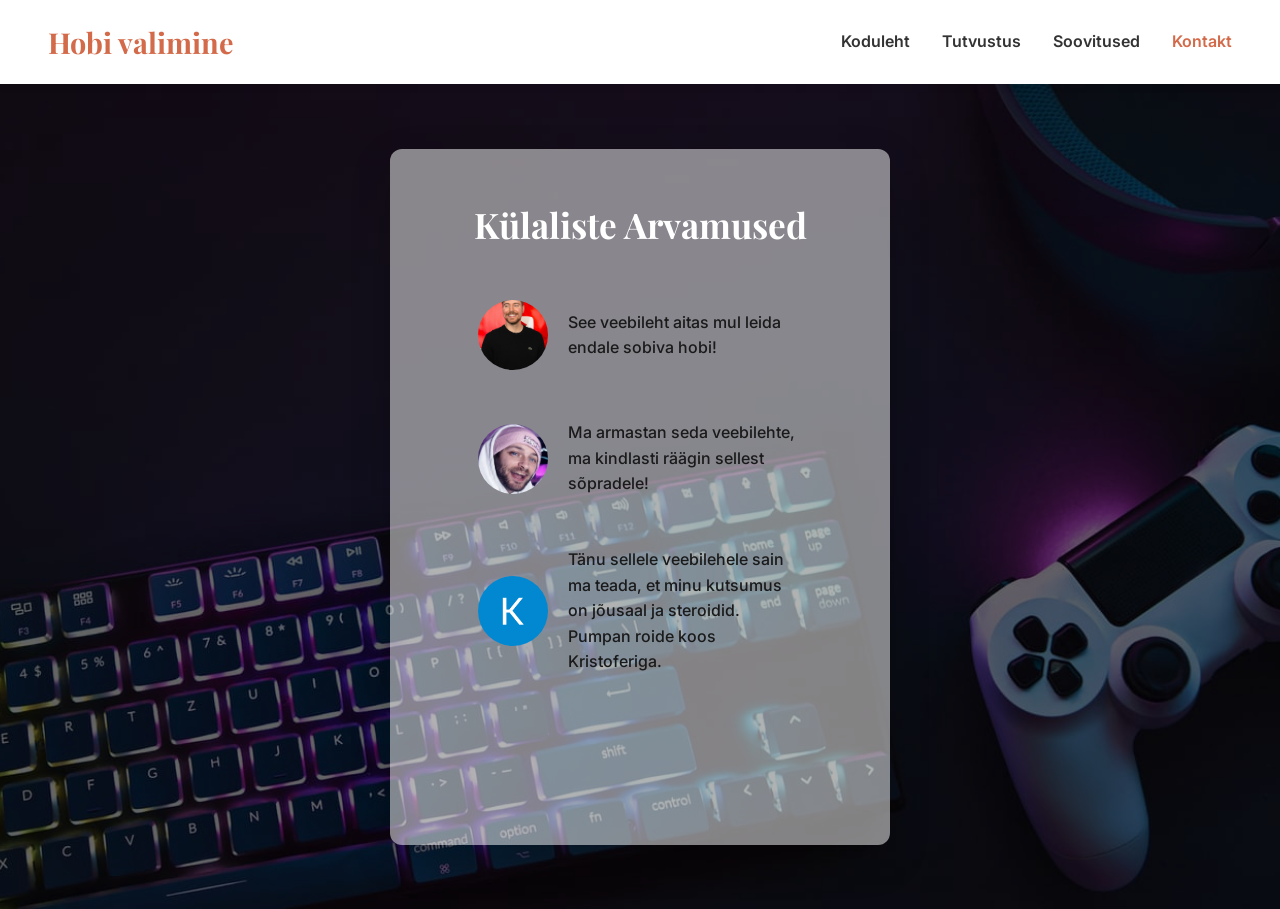
==== kontakt.html @ 4d9e1184 "Lõpuprojekt" ====
<!DOCTYPE html>
<html lang="et">
<head>
    <meta charset="UTF-8">
    <meta name="viewport" content="width=device-width, initial-scale=1.0">
    <title>Hobi Valik | Kontakt</title>
    <link rel="stylesheet" href="style.css">
</head>
<body>
    <nav class="navbar">
        <a href="index.html" class="logo">Hobi valimine</a>
        <div class="nav-links">
            <a href="index.html">Koduleht</a>
            <a href="tutvustus.html">Tutvustus</a>
            <a href="soovitused.html">Soovitused</a>
            <a href="kontakt.html" class="aktiivne">Kontakt</a>
        </div>
    </nav>
    <main class="kontakt-bg">
        <div class="kontakt-konteiner">
           <section id="testimonials">
            <div class="container">
                <h2>Külaliste Arvamused</h2>
                <div class="testimonial">
                    <img src="pildid\mrbeast.jpg" alt="MrBeast">
                    <p>See veebileht aitas mul leida endale sobiva hobi!</p>
                </div>
                <div class="testimonial">
                    <img src="pildid\joshdub.jpg" alt="PewDiePie">
                    <p>Ma armastan seda veebilehte, ma kindlasti räägin sellest sõpradele!</p>
                </div>
                <div class="testimonial">
                    <img src="pildid\kermo-käo.jpg" alt="Kermo Käo">
                    <p>Tänu sellele veebilehele sain ma teada, et minu kutsumus on jõusaal ja steroidid. Pumpan roide koos Kristoferiga.</p>
                </div>
            </div> 
        </div>
    </main>
</body>
</html>
---- style.css ----
@import url('https://fonts.googleapis.com/css2?family=Inter:wght@300;400;600&family=Playfair+Display:ital,wght@0,400;0,700;1,400&display=swap');

:root {
    --primary: #d36a49;
    --primary-hover: #b85437;
    --bg-light: #faf8f5;
    --text-dark: #333333;
    --nav-bg: #ffffff;
}

* { margin: 0; padding: 0; box-sizing: border-box; }

body {
    font-family: 'Inter', sans-serif;
    color: var(--text-dark);
    background-color: var(--bg-light);
    line-height: 1.6;
}

h1, h2, h3, .logo {
    font-family: 'Playfair Display', serif;
}

.navbar {
    position: sticky;
    top: 0;
    background: var(--nav-bg);
    padding: 1.2rem 3rem;
    display: flex;
    justify-content: space-between;
    align-items: center;
    box-shadow: 0 2px 10px rgba(0,0,0,0.05);
    z-index: 1000;
}

.logo {
    font-size: 1.8rem;
    font-weight: 700;
    color: var(--primary);
    text-decoration: none;
}

.nav-links {
    display: flex;
    gap: 2rem;
}

.nav-links a {
    text-decoration: none;
    color: var(--text-dark);
    font-weight: 600;
    font-size: 1rem;
    transition: color 0.3s ease;
}

.nav-links a:hover, .nav-links a.aktiivne {
    color: var(--primary);
}

.btn {
    display: inline-block;
    background: var(--primary);
    color: #ffffff;
    padding: 0.8rem 2.5rem;
    text-decoration: none;
    border-radius: 30px;
    font-weight: 600;
    transition: background 0.3s ease;
    border: none;
    cursor: pointer;
    font-family: inherit;
    font-size: 1rem;
}

.btn:hover {
    background: var(--primary-hover);
}

.btn-block {
    width: 100%;
    margin-top: 1rem;
}

.container {
    max-width: 1200px;
    margin: 0 auto;
    padding: 4rem 2rem;
}

.section-title {
    text-align: center;
    font-size: 2.5rem;
    margin-bottom: 3rem;
    color: var(--text-dark);
}

.hero {
    position: relative;
    height: calc(100vh - 75px);
    background-image: url('pildid/foto1.jpg');
    background-size: cover;
    background-position: center;
    display: flex;
    align-items: center;
    justify-content: center;
    text-align: center;
}

.hero::before {
    content: '';
    position: absolute;
    inset: 0;
    background: rgba(0,0,0,0.45);
}

.hero-content {
    position: relative;
    z-index: 1;
    color: #ffffff;
    max-width: 800px;
    padding: 2rem;
}

.hero h1 {
    font-size: 4rem;
    margin-bottom: 1rem;
    text-shadow: 0 2px 5px rgba(0,0,0,0.3);
}

.hero p {
    font-size: 1.2rem;
    margin-bottom: 2rem;
}

.tutvustus-sektsioon {
    display: flex;
    align-items: center;
    gap: 4rem;
    flex-wrap: wrap;
}

/* Uus klass, mis hoiab pilte vasakul veerus üksteise all */
.piltide-veerg {
    flex: 1;
    min-width: 300px;
    display: flex;
    flex-direction: column;
    gap: 2rem;
}

/* Ühised stiilid mõlemale pildile */
.tutvustus-pilt, 
.tutvustus-pilt2 {
    width: 100%;
    height: 400px;
    background-size: cover;
    background-position: center;
    border-radius: 50%;
    box-shadow: 0 15px 35px rgba(0,0,0,0.1);
}

/* Esimese pildi taust */
.tutvustus-pilt {
    background-image: url('pildid/foto2.jpg');
}

/* Teise pildi taust */
.tutvustus-pilt2 {
    background-image: url('pildid/foto3.jpg');
}

.tutvustus-tekst {
    flex: 1.5;
    min-width: 300px;
}

.tutvustus-tekst h2 {
    font-size: 2.8rem;
    color: var(--primary);
    margin-bottom: 1.5rem;
}

.tutvustus-tekst p {
    font-size: 1.1rem;
    margin-bottom: 1.5rem;
}

.soovitused-bg {
    position: relative;
    background-image: url('pildid/foto7.jpg');
    background-size: cover;
    background-position: center;
    background-attachment: fixed;
    min-height: calc(100vh - 75px);
}

.soovitused-bg::before {
    content: '';
    position: absolute;
    inset: 0;
    background: rgba(250, 248, 245, 0.5);
}

.soovitused-bg .container {
    position: relative;
    z-index: 1;
}

.hobi-grid {
    display: grid;
    grid-template-columns: repeat(auto-fit, minmax(300px, 1fr));
    gap: 2rem;
}

.hobi-kaart {
    background: #ffffff;
    padding: 2.5rem;
    border-radius: 12px;
    text-align: center;
    box-shadow: 0 5px 20px rgba(0,0,0,0.06);
    transition: transform 0.3s ease, box-shadow 0.3s ease;
}

.hobi-kaart:hover {
    transform: translateY(-8px);
    box-shadow: 0 10px 25px rgba(0,0,0,0.1);
}

.ikoon {
    font-size: 3.5rem;
    margin-bottom: 1rem;
}

.hobi-kaart h3 {
    font-size: 1.5rem;
    margin-bottom: 0.8rem;
    color: var(--primary);
}

.sobivus {
    color: #f39c12;
    font-size: 1.2rem;
    margin-top: 1rem;
}

.kontakt-bg {
    position: relative;
    background-image: url('pildid/foto8.jpg');
    background-size: cover;
    background-position: center;
    min-height: calc(100vh - 75px);
    display: flex;
    align-items: center;
    justify-content: center;
    padding: 2rem;
}

.kontakt-bg::before {
    content: '';
    position: absolute;
    inset: 0;
    background: rgba(0,0,0,0.6);
}

.kontakt-konteiner {
    position: relative;
    z-index: 1;
    background: rgba(255, 255, 255, 0.5);
    padding: 3rem;
    border-radius: 12px;
    width: 100%;
    max-width: 500px;
    box-shadow: 0 15px 40px rgba(0,0,0,0.2);
}

.kontakt-konteiner-text {
    color: var(--text-dark);
    font-size: 1.1rem;
    margin-bottom: 2rem;
    text-align: center;
}

.kontakt-konteiner h2 {
    text-align: center;
    font-size: 2.2rem;
    color: var(--primary);
    margin-bottom: 2rem;
}

.vorm-grupp {
    margin-bottom: 1.5rem;
}

.vorm-grupp label {
    display: block;
    margin-bottom: 0.5rem;
    font-weight: 600;
    color: var(--text-dark);
}

.sotsiaal {
    margin-top: 2rem;
    text-align: center;
}

.sotsiaal a {
    text-decoration: none;
    font-size: 1.8rem;
    margin: 0 0.8rem;
    transition: transform 0.3s ease;
    display: inline-block;
}

.sotsiaal a:hover {
    transform: scale(1.2);
}

#testimonials {
    height: 600px;
    background: url("test-bg.jpg");
}
#testimonials h2 {
    color: #fff;
    text-align: center;
}
#testimonials .testimonial {
    display: flex;
    align-items: center;
    gap: 20px;
    padding: 15px 20px;
    margin-bottom: 20px;
    border-radius: 8px;
    color: #1a1a1a;
    font-weight: 500;
}

#testimonials .testimonial img {
    width: 70px;
    height: 70px;
    object-fit: cover;
    border-radius: 50%;
    flex-shrink: 0;
}

.container {
    margin: auto;
    max-width: 1100px;
    padding: 0 20px;
    overflow: auto;
}

@media (max-width: 768px) {
    .navbar {
        flex-direction: column;
        padding: 1rem;
        gap: 1rem;
    }
    .nav-links {
        flex-wrap: wrap;
        justify-content: center;
        gap: 1rem;
    }
    .hero h1 {
        font-size: 2.8rem;
    }
    .tutvustus-sektsioon {
        flex-direction: column;
        text-align: center;
    }
}
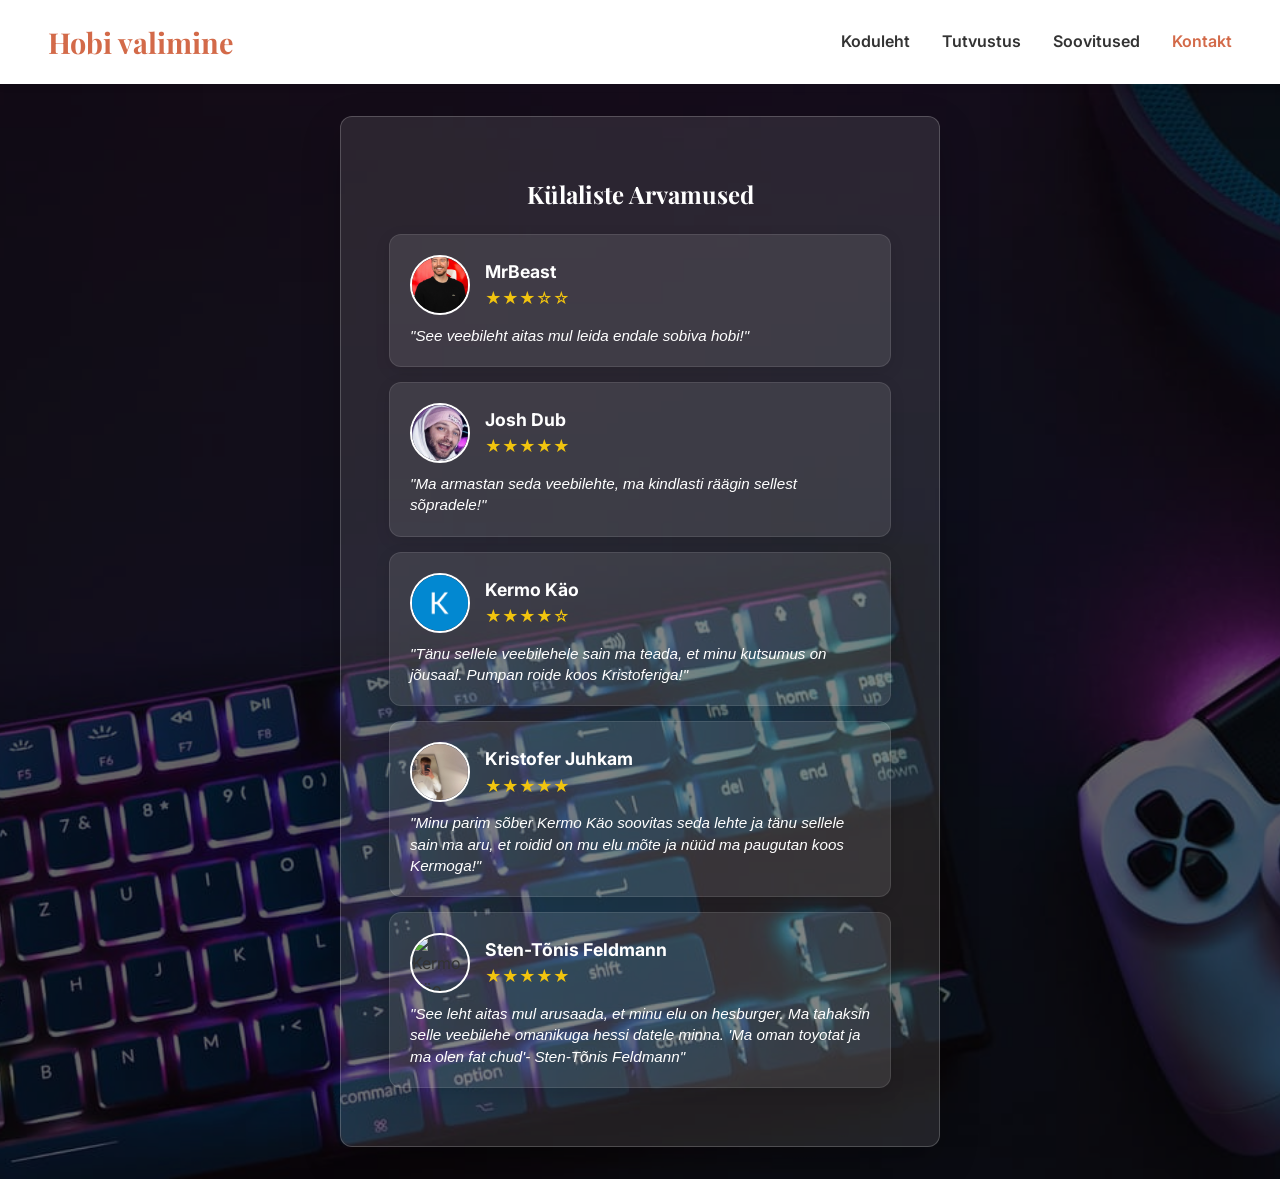
==== commit 0ba41632: "New version" ====
--- a/kontakt.html
+++ b/kontakt.html
@@ -16,24 +16,69 @@
             <a href="kontakt.html" class="aktiivne">Kontakt</a>
         </div>
     </nav>
+
     <main class="kontakt-bg">
         <div class="kontakt-konteiner">
-           <section id="testimonials">
-            <div class="container">
+            <section id="testimonials">
                 <h2>Külaliste Arvamused</h2>
-                <div class="testimonial">
-                    <img src="pildid\mrbeast.jpg" alt="MrBeast">
-                    <p>See veebileht aitas mul leida endale sobiva hobi!</p>
+                <div class="testimonials-grid">
+                    
+                    <div class="testimonial-card">
+                        <div class="testimonial-header">
+                            <img src="pildid/mrbeast.jpg" alt="MrBeast">
+                            <div class="user-info">
+                                <h4>MrBeast</h4>
+                                <div class="stars">★★★☆☆</div>
+                            </div>
+                        </div>
+                        <p class="testimonial-text">"See veebileht aitas mul leida endale sobiva hobi!"</p>
+                    </div>
+
+                    <div class="testimonial-card">
+                        <div class="testimonial-header">
+                            <img src="pildid/joshdub.jpg" alt="Joshdub">
+                            <div class="user-info">
+                                <h4>Josh Dub</h4>
+                                <div class="stars">★★★★★</div>
+                            </div>
+                        </div>
+                        <p class="testimonial-text">"Ma armastan seda veebilehte, ma kindlasti räägin sellest sõpradele!"</p>
+                    </div>
+
+                    <div class="testimonial-card">
+                        <div class="testimonial-header">
+                            <img src="pildid/kermo-käo.jpg" alt="Kermo Käo">
+                            <div class="user-info">
+                                <h4>Kermo Käo</h4>
+                                <div class="stars">★★★★☆</div>
+                            </div>
+                        </div>
+                        <p class="testimonial-text">"Tänu sellele veebilehele sain ma teada, et minu kutsumus on jõusaal. Pumpan roide koos Kristoferiga!"</p>
+                    </div>
+                        
+                    <div class="testimonial-card">
+                    <div class="testimonial-header">
+                        <img src="pildid/krissu.jpg" alt="Kermo Käo">
+                        <div class="user-info">
+                            <h4>Kristofer Juhkam</h4>
+                            <div class="stars">★★★★★</div>
+                        </div>
+                    </div>
+                    <p class="testimonial-text">"Minu parim sõber Kermo Käo soovitas seda lehte ja tänu sellele sain ma aru, et roidid on mu elu mõte ja nüüd ma paugutan koos Kermoga!"</p>
                 </div>
-                <div class="testimonial">
-                    <img src="pildid\joshdub.jpg" alt="PewDiePie">
-                    <p>Ma armastan seda veebilehte, ma kindlasti räägin sellest sõpradele!</p>
+                    
+                <div class="testimonial-card">
+                <div class="testimonial-header">
+                    <img src="pildid/stennu.jpg" alt="Kermo Käo">
+                    <div class="user-info">
+                        <h4>Sten-Tõnis Feldmann</h4>
+                        <div class="stars">★★★★★</div>
+                    </div>
+                    </div>
+                    <p class="testimonial-text">"See leht aitas mul arusaada, et minu elu on hesburger. Ma tahaksin selle veebilehe omanikuga hessi datele minna. 'Ma oman toyotat ja ma olen fat chud'- Sten-Tõnis Feldmann"</p>
                 </div>
-                <div class="testimonial">
-                    <img src="pildid\kermo-käo.jpg" alt="Kermo Käo">
-                    <p>Tänu sellele veebilehele sain ma teada, et minu kutsumus on jõusaal ja steroidid. Pumpan roide koos Kristoferiga.</p>
                 </div>
-            </div> 
+            </section>
         </div>
     </main>
 </body>
--- a/style.css
+++ b/style.css
@@ -21,6 +21,9 @@
     font-family: 'Playfair Display', serif;
 }
 
+.highlight {
+    font-size: 24px;
+}
 .navbar {
     position: sticky;
     top: 0;
@@ -31,6 +34,18 @@
     align-items: center;
     box-shadow: 0 2px 10px rgba(0,0,0,0.05);
     z-index: 1000;
+    animation: anime 0.5s ease forwards;
+}
+
+@keyframes anime {
+    from{
+        opacity: 0;
+        transform: translate(0%, -40px);
+    }
+    to{
+        opacity: 1;
+        transform: translate(0%, 0);
+    }
 }
 
 .logo {
@@ -139,7 +154,6 @@
     flex-wrap: wrap;
 }
 
-/* Uus klass, mis hoiab pilte vasakul veerus üksteise all */
 .piltide-veerg {
     flex: 1;
     min-width: 300px;
@@ -148,7 +162,6 @@
     gap: 2rem;
 }
 
-/* Ühised stiilid mõlemale pildile */
 .tutvustus-pilt, 
 .tutvustus-pilt2 {
     width: 100%;
@@ -159,12 +172,10 @@
     box-shadow: 0 15px 35px rgba(0,0,0,0.1);
 }
 
-/* Esimese pildi taust */
 .tutvustus-pilt {
     background-image: url('pildid/foto2.jpg');
 }
 
-/* Teise pildi taust */
 .tutvustus-pilt2 {
     background-image: url('pildid/foto3.jpg');
 }
@@ -191,7 +202,7 @@
     background-size: cover;
     background-position: center;
     background-attachment: fixed;
-    min-height: calc(100vh - 75px);
+    min-height: calc(100vh - 84px);
 }
 
 .soovitused-bg::before {
@@ -248,7 +259,7 @@
     background-image: url('pildid/foto8.jpg');
     background-size: cover;
     background-position: center;
-    min-height: calc(100vh - 75px);
+    min-height: calc(100vh - 84px);
     display: flex;
     align-items: center;
     justify-content: center;
@@ -265,88 +276,84 @@
 .kontakt-konteiner {
     position: relative;
     z-index: 1;
-    background: rgba(255, 255, 255, 0.5);
+    background: rgba(255, 255, 255, 0.1);
     padding: 3rem;
     border-radius: 12px;
     width: 100%;
-    max-width: 500px;
+    max-width: 600px;
+    height: auto; 
     box-shadow: 0 15px 40px rgba(0,0,0,0.2);
-}
-
-.kontakt-konteiner-text {
-    color: var(--text-dark);
-    font-size: 1.1rem;
-    margin-bottom: 2rem;
+    border: 1px solid rgba(255, 255, 255, 0.2);
+}
+
+/* --- ARVUSTUSTE STIIL (VALGE TEKST) --- */
+#testimonials {
+    padding: 10px 0;
+}
+
+#testimonials h2 {
+    color: #ffffff; /* Pealkiri valge */
     text-align: center;
-}
-
-.kontakt-konteiner h2 {
-    text-align: center;
-    font-size: 2.2rem;
-    color: var(--primary);
-    margin-bottom: 2rem;
-}
-
-.vorm-grupp {
-    margin-bottom: 1.5rem;
-}
-
-.vorm-grupp label {
-    display: block;
-    margin-bottom: 0.5rem;
-    font-weight: 600;
-    color: var(--text-dark);
-}
-
-.sotsiaal {
-    margin-top: 2rem;
-    text-align: center;
-}
-
-.sotsiaal a {
-    text-decoration: none;
-    font-size: 1.8rem;
-    margin: 0 0.8rem;
+    margin-bottom: 20px;
+}
+
+.testimonials-grid {
+    display: flex;
+    flex-direction: column;
+    gap: 15px;
+}
+
+.testimonial-card {
+    background: rgba(255, 255, 255, 0.1); /* Läbipaistev kaart */
+    padding: 20px;
+    border-radius: 12px;
+    box-shadow: 0 4px 15px rgba(0,0,0,0.1);
     transition: transform 0.3s ease;
-    display: inline-block;
-}
-
-.sotsiaal a:hover {
-    transform: scale(1.2);
-}
-
-#testimonials {
-    height: 600px;
-    background: url("test-bg.jpg");
-}
-#testimonials h2 {
-    color: #fff;
-    text-align: center;
-}
-#testimonials .testimonial {
+    border: 1px solid rgba(255, 255, 255, 0.1);
+}
+
+.testimonial-card:hover {
+    transform: scale(1.02);
+}
+
+.testimonial-header {
     display: flex;
     align-items: center;
-    gap: 20px;
-    padding: 15px 20px;
-    margin-bottom: 20px;
-    border-radius: 8px;
-    color: #1a1a1a;
-    font-weight: 500;
-}
-
-#testimonials .testimonial img {
-    width: 70px;
-    height: 70px;
+    gap: 15px;
+    margin-bottom: 10px;
+}
+
+.testimonial-header img {
+    width: 60px;
+    height: 60px;
     object-fit: cover;
     border-radius: 50%;
-    flex-shrink: 0;
-}
-
+    border: 2px solid #ffffff; /* Pildi äär valge */
+}
+
+.user-info h4 {
+    margin: 0;
+    color: #ffffff; /* Nimi valge */
+    font-size: 1.1rem;
+}
+
+.stars {
+    color: #f1c40f;
+    font-size: 1rem;
+}
+
+.testimonial-text {
+    font-style: italic;
+    color: #ffffff; /* Tekst valge */
+    font-size: 0.95rem;
+    line-height: 1.4;
+}
+
+/* --- KONTEINERI JA RESPONSIVE SEADED --- */
 .container {
     margin: auto;
     max-width: 1100px;
     padding: 0 20px;
-    overflow: auto;
 }
 
 @media (max-width: 768px) {
@@ -367,4 +374,33 @@
         flex-direction: column;
         text-align: center;
     }
-}+}
+
+.video-konteiner {
+    display: flex;
+    flex-wrap: wrap;
+    width: 100%;
+    gap: 0 !important;       /* Kaotab vahe videote vahel */
+    padding: 0 !important;   /* Kaotab sisemise tühimiku */
+    margin: 0 !important;    /* Kaotab välimise tühimiku */
+    line-height: 0;          /* Eemaldab tillukese vahe video all */
+}
+
+.video-konteiner iframe {
+    flex: 1 1 33.333%;       /* Arvutis täpselt kolmandik ekraanist */
+    width: 33.333%;
+    height: auto;
+    aspect-ratio: 16 / 9;
+    border: none;            /* Eemaldab raami */
+    display: block;          /* Muudab video blokk-elemendiks */
+    margin: 0;
+    padding: 0;
+}
+
+/* Mobiilis (telo vaates) */
+@media (max-width: 768px) {
+    .video-konteiner iframe {
+        flex: 1 1 100%;      /* Mobiilis võtab täislaiuse */
+        width: 100%;
+    }
+}
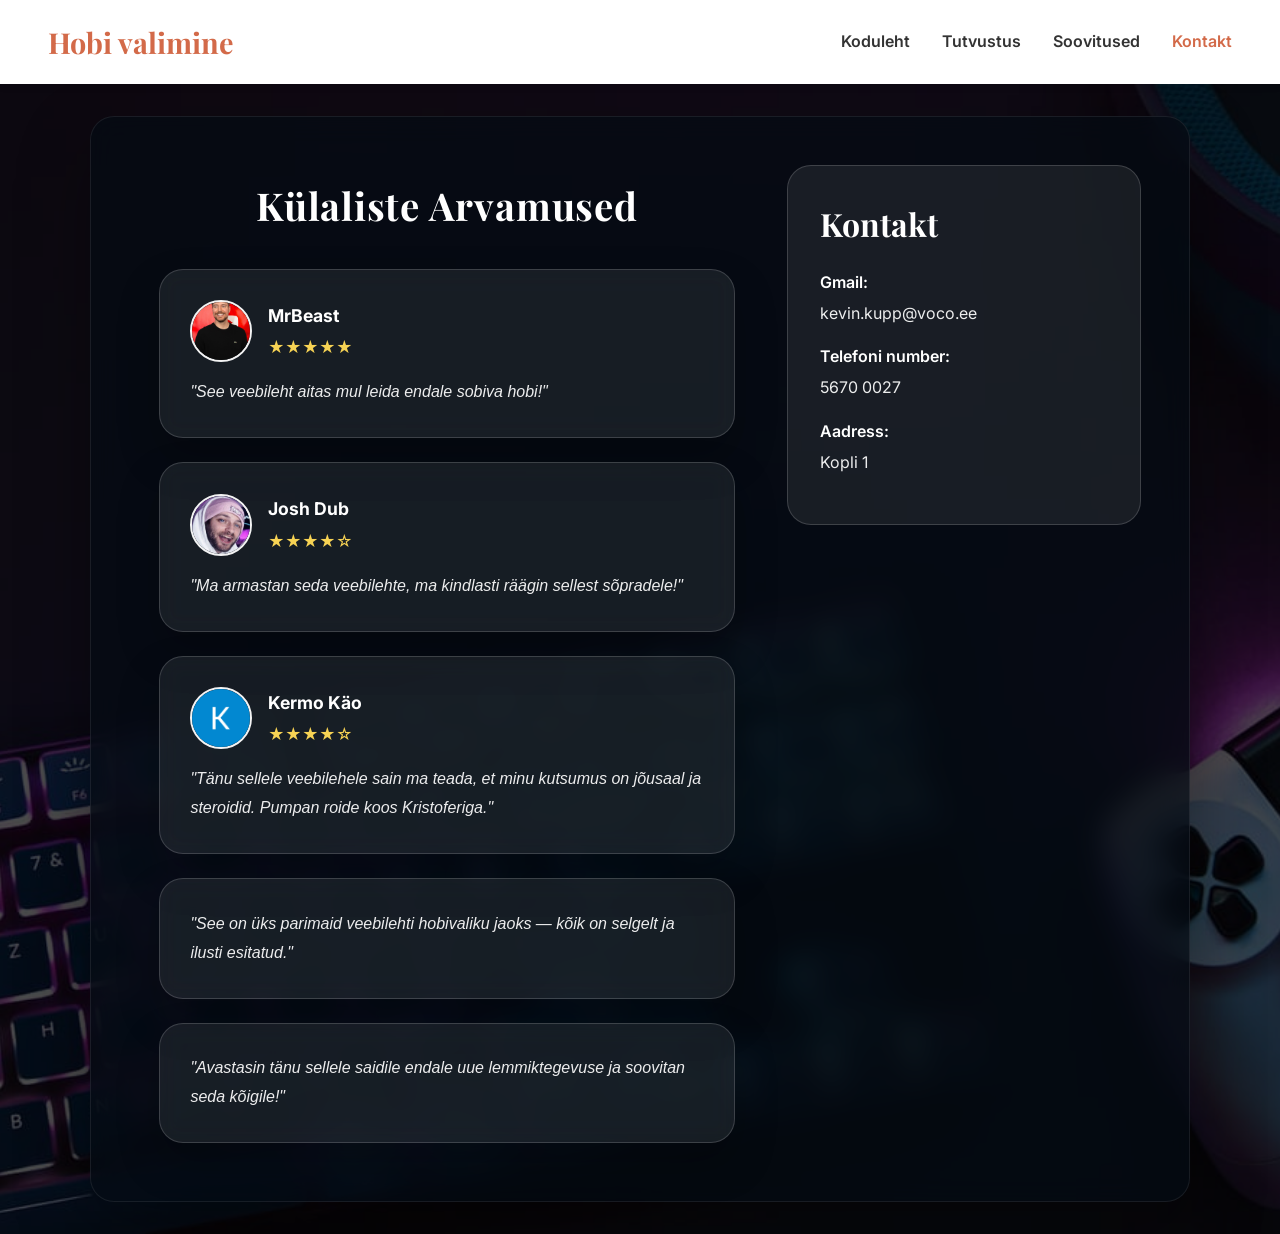
==== commit dd05d861: "new version" ====
--- a/kontakt.html
+++ b/kontakt.html
@@ -16,70 +16,58 @@
             <a href="kontakt.html" class="aktiivne">Kontakt</a>
         </div>
     </nav>
-
     <main class="kontakt-bg">
         <div class="kontakt-konteiner">
             <section id="testimonials">
-                <h2>Külaliste Arvamused</h2>
-                <div class="testimonials-grid">
-                    
-                    <div class="testimonial-card">
-                        <div class="testimonial-header">
-                            <img src="pildid/mrbeast.jpg" alt="MrBeast">
-                            <div class="user-info">
-                                <h4>MrBeast</h4>
-                                <div class="stars">★★★☆☆</div>
+                <div class="container">
+                    <h2>Külaliste Arvamused</h2>
+                    <div class="testimonials-grid">
+                        <article class="testimonial-card">
+                            <div class="testimonial-header">
+                                <img src="pildid/mrbeast.jpg" alt="MrBeast">
+                                <div class="user-info">
+                                    <h4>MrBeast</h4>
+                                    <div class="stars">★★★★★</div>
+                                </div>
                             </div>
-                        </div>
-                        <p class="testimonial-text">"See veebileht aitas mul leida endale sobiva hobi!"</p>
+                            <p class="testimonial-text">"See veebileht aitas mul leida endale sobiva hobi!"</p>
+                        </article>
+                        <article class="testimonial-card">
+                            <div class="testimonial-header">
+                                <img src="pildid/joshdub.jpg" alt="Josh Dub">
+                                <div class="user-info">
+                                    <h4>Josh Dub</h4>
+                                    <div class="stars">★★★★☆</div>
+                                </div>
+                            </div>
+                            <p class="testimonial-text">"Ma armastan seda veebilehte, ma kindlasti räägin sellest sõpradele!"</p>
+                        </article>
+                        <article class="testimonial-card">
+                            <div class="testimonial-header">
+                                <img src="pildid/kermo-käo.jpg" alt="Kermo Käo">
+                                <div class="user-info">
+                                    <h4>Kermo Käo</h4>
+                                    <div class="stars">★★★★☆</div>
+                                </div>
+                            </div>
+                            <p class="testimonial-text">"Tänu sellele veebilehele sain ma teada, et minu kutsumus on jõusaal ja steroidid. Pumpan roide koos Kristoferiga."</p>
+                        </article>
+                        <article class="testimonial-card testimonial-plain">
+                            <p class="testimonial-text">"See on üks parimaid veebilehti hobivaliku jaoks — kõik on selgelt ja ilusti esitatud."</p>
+                        </article>
+                        <article class="testimonial-card testimonial-plain">
+                            <p class="testimonial-text">"Avastasin tänu sellele saidile endale uue lemmiktegevuse ja soovitan seda kõigile!"</p>
+                        </article>
                     </div>
-
-                    <div class="testimonial-card">
-                        <div class="testimonial-header">
-                            <img src="pildid/joshdub.jpg" alt="Joshdub">
-                            <div class="user-info">
-                                <h4>Josh Dub</h4>
-                                <div class="stars">★★★★★</div>
-                            </div>
-                        </div>
-                        <p class="testimonial-text">"Ma armastan seda veebilehte, ma kindlasti räägin sellest sõpradele!"</p>
-                    </div>
-
-                    <div class="testimonial-card">
-                        <div class="testimonial-header">
-                            <img src="pildid/kermo-käo.jpg" alt="Kermo Käo">
-                            <div class="user-info">
-                                <h4>Kermo Käo</h4>
-                                <div class="stars">★★★★☆</div>
-                            </div>
-                        </div>
-                        <p class="testimonial-text">"Tänu sellele veebilehele sain ma teada, et minu kutsumus on jõusaal. Pumpan roide koos Kristoferiga!"</p>
-                    </div>
-                        
-                    <div class="testimonial-card">
-                    <div class="testimonial-header">
-                        <img src="pildid/krissu.jpg" alt="Kermo Käo">
-                        <div class="user-info">
-                            <h4>Kristofer Juhkam</h4>
-                            <div class="stars">★★★★★</div>
-                        </div>
-                    </div>
-                    <p class="testimonial-text">"Minu parim sõber Kermo Käo soovitas seda lehte ja tänu sellele sain ma aru, et roidid on mu elu mõte ja nüüd ma paugutan koos Kermoga!"</p>
-                </div>
-                    
-                <div class="testimonial-card">
-                <div class="testimonial-header">
-                    <img src="pildid/stennu.jpg" alt="Kermo Käo">
-                    <div class="user-info">
-                        <h4>Sten-Tõnis Feldmann</h4>
-                        <div class="stars">★★★★★</div>
-                    </div>
-                    </div>
-                    <p class="testimonial-text">"See leht aitas mul arusaada, et minu elu on hesburger. Ma tahaksin selle veebilehe omanikuga hessi datele minna. 'Ma oman toyotat ja ma olen fat chud'- Sten-Tõnis Feldmann"</p>
-                </div>
                 </div>
             </section>
+            <aside class="kontakt-box">
+                <h3>Kontakt</h3>
+                <p><strong>Gmail:</strong> kevin.kupp@voco.ee</p>
+                <p><strong>Telefoni number:</strong> 5670 0027</p>
+                <p><strong>Aadress:</strong> Kopli 1</p>
+            </aside>
         </div>
     </main>
 </body>
-</html>+</html>
--- a/style.css
+++ b/style.css
@@ -24,6 +24,7 @@
 .highlight {
     font-size: 24px;
 }
+
 .navbar {
     position: sticky;
     top: 0;
@@ -38,11 +39,11 @@
 }
 
 @keyframes anime {
-    from{
+    from {
         opacity: 0;
         transform: translate(0%, -40px);
     }
-    to{
+    to {
         opacity: 1;
         transform: translate(0%, 0);
     }
@@ -85,6 +86,7 @@
     cursor: pointer;
     font-family: inherit;
     font-size: 1rem;
+    text-align: center;
 }
 
 .btn:hover {
@@ -96,10 +98,16 @@
     margin-top: 1rem;
 }
 
-.container {
-    max-width: 1200px;
-    margin: 0 auto;
-    padding: 4rem 2rem;
+/* Lisasin siia igaks juhuks kontaktivormi väljade stiilid, kui sul neid vaja läheb */
+input, textarea {
+    width: 100%;
+    padding: 12px;
+    margin-bottom: 15px;
+    border: 1px solid rgba(255, 255, 255, 0.3);
+    border-radius: 8px;
+    background: rgba(255, 255, 255, 0.1);
+    color: white;
+    font-family: inherit;
 }
 
 .section-title {
@@ -198,11 +206,11 @@
 
 .soovitused-bg {
     position: relative;
-    background-image: url('pildid/foto7.jpg');
+    background-image: url('pildid/Gym.jpg');
     background-size: cover;
     background-position: center;
     background-attachment: fixed;
-    min-height: calc(100vh - 84px);
+    min-height: calc(100vh - 75px);
 }
 
 .soovitused-bg::before {
@@ -221,20 +229,44 @@
     display: grid;
     grid-template-columns: repeat(auto-fit, minmax(300px, 1fr));
     gap: 2rem;
-}
-
-.hobi-kaart {
+    align-items: stretch;
+}
+
+/* --- HOBI KAARDID JA LINGID --- */
+
+.hobi-kaart-link {
+    text-decoration: none !important;
+    color: inherit !important;
+    display: block;
+}
+
+/* Eemaldab sinise värvi ja allajoonimise teksti pealt */
+.hobi-kaart-link * {
+    text-decoration: none !important;
+    color: inherit !important;
+}
+
+.hobi-kaart, .hobi-kaart-link .hobi-kaart {
     background: #ffffff;
     padding: 2.5rem;
     border-radius: 12px;
     text-align: center;
     box-shadow: 0 5px 20px rgba(0,0,0,0.06);
+    height: 100%;
+    display: flex;
+    flex-direction: column;
+    justify-content: space-between;
     transition: transform 0.3s ease, box-shadow 0.3s ease;
 }
 
-.hobi-kaart:hover {
+/* Hover kõigile kaartidele */
+.hobi-kaart:hover, .hobi-kaart-link:hover .hobi-kaart {
     transform: translateY(-8px);
     box-shadow: 0 10px 25px rgba(0,0,0,0.1);
+}
+
+.hobi-kaart-link:hover .hobi-kaart {
+    outline: 2px solid var(--primary);
 }
 
 .ikoon {
@@ -245,21 +277,23 @@
 .hobi-kaart h3 {
     font-size: 1.5rem;
     margin-bottom: 0.8rem;
-    color: var(--primary);
+    color: var(--primary) !important;
 }
 
 .sobivus {
-    color: #f39c12;
+    color: #f39c12 !important;
     font-size: 1.2rem;
     margin-top: 1rem;
 }
+
+/* --- KONTAKT JA TESTIMONIALS --- */
 
 .kontakt-bg {
     position: relative;
     background-image: url('pildid/foto8.jpg');
     background-size: cover;
     background-position: center;
-    min-height: calc(100vh - 84px);
+    min-height: calc(100vh - 75px);
     display: flex;
     align-items: center;
     justify-content: center;
@@ -270,83 +304,238 @@
     content: '';
     position: absolute;
     inset: 0;
-    background: rgba(0,0,0,0.6);
+    background: rgba(0,0,0,0.7);
 }
 
 .kontakt-konteiner {
     position: relative;
     z-index: 1;
-    background: rgba(255, 255, 255, 0.1);
+    background: rgba(5, 12, 20, 0.72);
+    border: 1px solid rgba(255, 255, 255, 0.08);
+    backdrop-filter: blur(14px);
     padding: 3rem;
-    border-radius: 12px;
-    width: 100%;
-    max-width: 600px;
-    height: auto; 
-    box-shadow: 0 15px 40px rgba(0,0,0,0.2);
-    border: 1px solid rgba(255, 255, 255, 0.2);
-}
-
-/* --- ARVUSTUSTE STIIL (VALGE TEKST) --- */
+    border-radius: 24px;
+    width: 100%;
+    max-width: 1100px;
+    box-shadow: 0 30px 70px rgba(0,0,0,0.35);
+    display: grid;
+    grid-template-columns: 1.65fr 0.95fr;
+    gap: 2rem;
+    align-items: start;
+}
+
+.kontakt-box {
+    background: rgba(255,255,255,0.08);
+    border: 1px solid rgba(255,255,255,0.16);
+    padding: 2rem;
+    border-radius: 24px;
+    color: #ffffff;
+}
+
+.kontakt-box h3 {
+    margin-top: 0;
+    color: #ffffff;
+    font-size: 2rem;
+    margin-bottom: 1.2rem;
+}
+
+.kontakt-box p {
+    margin: 0 0 1rem;
+    line-height: 1.7;
+    color: rgba(255,255,255,0.92);
+}
+
+.kontakt-box strong {
+    display: block;
+    color: #ffffff;
+    font-weight: 600;
+    margin-bottom: 0.25rem;
+}
+
 #testimonials {
     padding: 10px 0;
 }
 
 #testimonials h2 {
-    color: #ffffff; /* Pealkiri valge */
+    color: #ffffff;
     text-align: center;
-    margin-bottom: 20px;
+    margin-bottom: 2rem;
+    font-size: 2.4rem;
+    letter-spacing: 0.02em;
 }
 
 .testimonials-grid {
-    display: flex;
-    flex-direction: column;
-    gap: 15px;
+    display: grid;
+    gap: 1.5rem;
 }
 
 .testimonial-card {
-    background: rgba(255, 255, 255, 0.1); /* Läbipaistev kaart */
-    padding: 20px;
-    border-radius: 12px;
-    box-shadow: 0 4px 15px rgba(0,0,0,0.1);
-    transition: transform 0.3s ease;
-    border: 1px solid rgba(255, 255, 255, 0.1);
+    background: rgba(255, 255, 255, 0.08);
+    border: 1px solid rgba(255, 255, 255, 0.16);
+    padding: 1.9rem;
+    border-radius: 24px;
+    box-shadow: 0 20px 40px rgba(0,0,0,0.25);
+    backdrop-filter: blur(10px);
+    transition: transform 0.25s ease, box-shadow 0.25s ease;
 }
 
 .testimonial-card:hover {
-    transform: scale(1.02);
+    transform: translateY(-4px);
+    box-shadow: 0 24px 45px rgba(0,0,0,0.3);
 }
 
 .testimonial-header {
     display: flex;
     align-items: center;
-    gap: 15px;
-    margin-bottom: 10px;
+    gap: 1rem;
+    margin-bottom: 1rem;
 }
 
 .testimonial-header img {
-    width: 60px;
-    height: 60px;
+    width: 62px;
+    height: 62px;
     object-fit: cover;
     border-radius: 50%;
-    border: 2px solid #ffffff; /* Pildi äär valge */
+    border: 2px solid rgba(255,255,255,0.95);
 }
 
 .user-info h4 {
     margin: 0;
-    color: #ffffff; /* Nimi valge */
+    color: #ffffff;
     font-size: 1.1rem;
 }
 
 .stars {
-    color: #f1c40f;
+    color: #f7d354;
     font-size: 1rem;
+    margin-top: 0.35rem;
 }
 
 .testimonial-text {
     font-style: italic;
-    color: #ffffff; /* Tekst valge */
-    font-size: 0.95rem;
-    line-height: 1.4;
+    color: rgba(255,255,255,0.92);
+    font-size: 1rem;
+    line-height: 1.8;
+    margin: 0;
+}
+
+.testimonial-card.testimonial-plain .testimonial-text {
+    margin: 0;
+}
+
+
+/* --- MODAL / HÜPIAKEN --- */
+
+.modal-overlay {
+    display: none;
+    position: fixed;
+    top: 0;
+    left: 0;
+    width: 100%;
+    height: 100%;
+    background: rgba(0, 0, 0, 0.9);
+    z-index: 2000;
+    backdrop-filter: blur(5px);
+}
+
+.modal-overlay:target {
+    display: flex;
+    align-items: center;
+    justify-content: center;
+}
+
+.modal-box {
+    background: #fff;
+    width: 90%;
+    max-width: 900px; /* Suurendasin veidi, et video oleks ilusam */
+    padding: 40px 20px 20px 20px;
+    border-radius: 15px;
+    position: relative;
+    box-shadow: 0 25px 60px rgba(0,0,0,0.4);
+}
+
+.modal-close {
+    position: absolute;
+    top: 10px;
+    right: 20px;
+    font-size: 1.5rem;
+    text-decoration: none;
+    color: var(--text-dark);
+    font-weight: bold;
+}
+
+.modal-close:hover {
+    color: var(--primary);
+}
+
+.modal-video-wrapper {
+    position: relative;
+    padding-bottom: 56.25%; 
+    height: 0;
+    overflow: hidden;
+    border-radius: 10px;
+    background: #000;
+    transform: translateZ(0);
+}
+
+.modal-video-wrapper iframe {
+    position: absolute;
+    top: 0;
+    left: 0;
+    width: 100%;
+    height: 100%;
+    border: none;
+    object-fit: contain; 
+}
+
+/* --- VANAD VIDEOTE KONTEINERID --- */
+.video-konteiner {
+    display: flex;
+    flex-wrap: wrap;
+    width: 100%;
+    gap: 10px; 
+    padding: 20px;
+    background: #000; 
+}
+
+.video-konteiner iframe {
+    flex: 1 1 calc(33.333% - 10px); 
+    aspect-ratio: 16 / 9;
+    border: none;
+    display: block;
+    object-position: center;
+    object-fit: cover;
+}
+
+/* --- JALUS (FOOTER) --- */
+footer {
+    background: var(--text-dark);
+    color: white;
+    padding: 3rem 2rem;
+    text-align: center;
+}
+
+.footer-content {
+    max-width: 1200px;
+    margin: 0 auto;
+}
+
+.social-links {
+    margin: 1.5rem 0;
+    display: flex;
+    justify-content: center;
+    gap: 2rem;
+}
+
+.social-links a {
+    color: white;
+    text-decoration: none;
+    font-size: 1.2rem;
+    transition: color 0.3s ease;
+}
+
+.social-links a:hover {
+    color: var(--primary);
 }
 
 /* --- KONTEINERI JA RESPONSIVE SEADED --- */
@@ -356,6 +545,8 @@
     padding: 0 20px;
 }
 
+/* --- RESPONSIVE --- */
+
 @media (max-width: 768px) {
     .navbar {
         flex-direction: column;
@@ -374,33 +565,11 @@
         flex-direction: column;
         text-align: center;
     }
-}
-
-.video-konteiner {
-    display: flex;
-    flex-wrap: wrap;
-    width: 100%;
-    gap: 0 !important;       /* Kaotab vahe videote vahel */
-    padding: 0 !important;   /* Kaotab sisemise tühimiku */
-    margin: 0 !important;    /* Kaotab välimise tühimiku */
-    line-height: 0;          /* Eemaldab tillukese vahe video all */
-}
-
-.video-konteiner iframe {
-    flex: 1 1 33.333%;       /* Arvutis täpselt kolmandik ekraanist */
-    width: 33.333%;
-    height: auto;
-    aspect-ratio: 16 / 9;
-    border: none;            /* Eemaldab raami */
-    display: block;          /* Muudab video blokk-elemendiks */
-    margin: 0;
-    padding: 0;
-}
-
-/* Mobiilis (telo vaates) */
-@media (max-width: 768px) {
+    .kontakt-konteiner {
+        grid-template-columns: 1fr;
+    }
     .video-konteiner iframe {
-        flex: 1 1 100%;      /* Mobiilis võtab täislaiuse */
+        flex: 1 1 100%;
         width: 100%;
     }
-}
+}
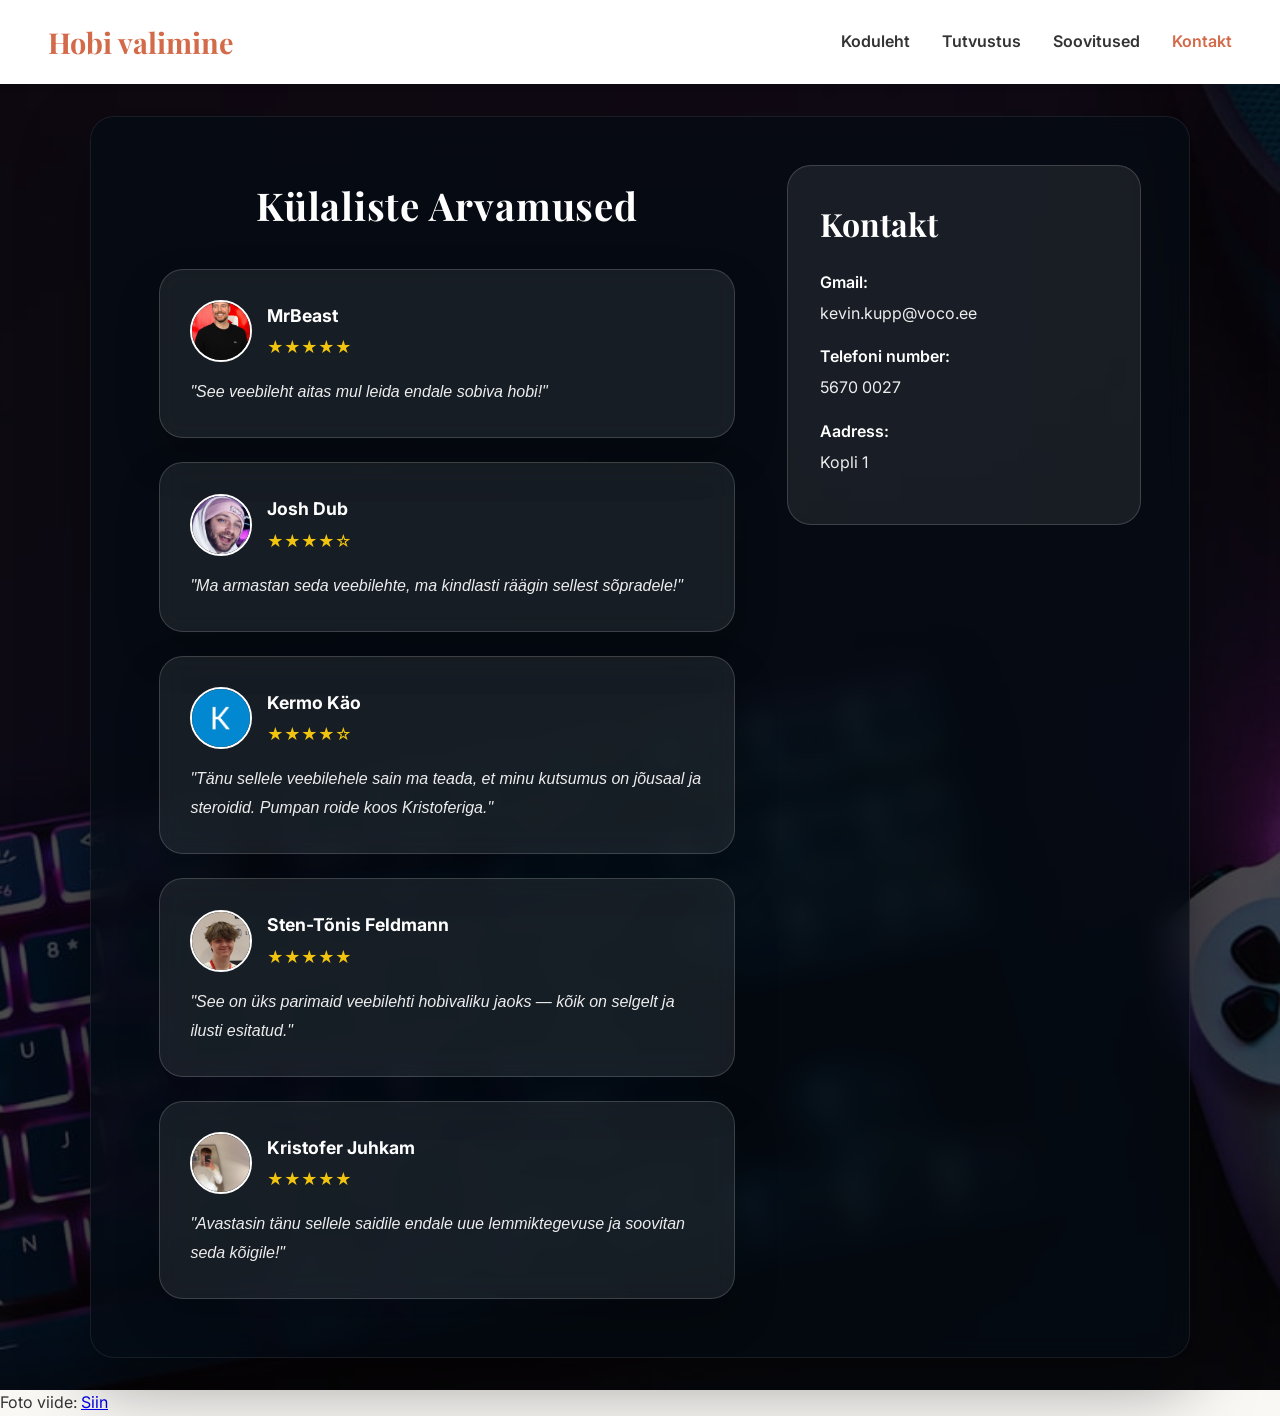
==== commit 2e2da3ad: "newer version" ====
--- a/kontakt.html
+++ b/kontakt.html
@@ -52,10 +52,24 @@
                             </div>
                             <p class="testimonial-text">"Tänu sellele veebilehele sain ma teada, et minu kutsumus on jõusaal ja steroidid. Pumpan roide koos Kristoferiga."</p>
                         </article>
-                        <article class="testimonial-card testimonial-plain">
+                        <article class="testimonial-card">
+                            <div class="testimonial-header">
+                                <img src="pildid/Stennu.jpg" alt="Sten-Tõnis Feldmann">
+                                <div class="user-info">
+                                    <h4>Sten-Tõnis Feldmann</h4>
+                                    <div class="stars">★★★★★</div>
+                                </div>
+                            </div>
                             <p class="testimonial-text">"See on üks parimaid veebilehti hobivaliku jaoks — kõik on selgelt ja ilusti esitatud."</p>
                         </article>
-                        <article class="testimonial-card testimonial-plain">
+                        <article class="testimonial-card">
+                            <div class="testimonial-header">
+                                <img src="pildid/krissu.jpg" alt="Kristofer Juhkam">
+                                <div class="user-info">
+                                    <h4>Kristofer Juhkam</h4>
+                                    <div class="stars">★★★★★</div>
+                                </div>
+                            </div>
                             <p class="testimonial-text">"Avastasin tänu sellele saidile endale uue lemmiktegevuse ja soovitan seda kõigile!"</p>
                         </article>
                     </div>
@@ -69,5 +83,10 @@
             </aside>
         </div>
     </main>
+    <figure>
+        <figcaption>
+            Foto viide: <a href="https://kpmg.com/jp/ja/industries/sports/e-sports-advisory.html" target="_blank">Siin</a>
+        </figcaption>
+    </figure>
 </body>
 </html>
--- a/style.css
+++ b/style.css
@@ -24,7 +24,6 @@
 .highlight {
     font-size: 24px;
 }
-
 .navbar {
     position: sticky;
     top: 0;
@@ -210,7 +209,7 @@
     background-size: cover;
     background-position: center;
     background-attachment: fixed;
-    min-height: calc(100vh - 75px);
+    min-height: calc(100vh - 84px);
 }
 
 .soovitused-bg::before {
@@ -293,7 +292,7 @@
     background-image: url('pildid/foto8.jpg');
     background-size: cover;
     background-position: center;
-    min-height: calc(100vh - 75px);
+    min-height: calc(100vh - 84px);
     display: flex;
     align-items: center;
     justify-content: center;
@@ -406,7 +405,79 @@
 }
 
 .stars {
-    color: #f7d354;
+    color: #f1c40f;
+    font-size: 1rem;
+    margin-top: 0.35rem;
+}
+
+.testimonial-text {
+    font-style: italic;
+    color: rgba(255,255,255,0.92);
+    font-size: 1rem;
+    line-height: 1.8;
+    margin: 0;
+}
+
+.testimonial-card.testimonial-plain .testimonial-text {
+    margin: 0;
+}
+
+/* --- MODAL / HÜPIAKEN --- */
+#testimonials {
+    padding: 10px 0;
+}
+
+#testimonials h2 {
+    color: #ffffff;
+    text-align: center;
+    margin-bottom: 2rem;
+    font-size: 2.4rem;
+    letter-spacing: 0.02em;
+}
+
+.testimonials-grid {
+    display: grid;
+    gap: 1.5rem;
+}
+
+.testimonial-card {
+    background: rgba(255, 255, 255, 0.08);
+    border: 1px solid rgba(255, 255, 255, 0.16);
+    padding: 1.9rem;
+    border-radius: 24px;
+    box-shadow: 0 20px 40px rgba(0,0,0,0.25);
+    backdrop-filter: blur(10px);
+    transition: transform 0.25s ease, box-shadow 0.25s ease;
+}
+
+.testimonial-card:hover {
+    transform: translateY(-4px);
+    box-shadow: 0 24px 45px rgba(0,0,0,0.3);
+}
+
+.testimonial-header {
+    display: flex;
+    align-items: center;
+    gap: 15px;
+    margin-bottom: 1rem;
+}
+
+.testimonial-header img {
+    width: 62px;
+    height: 62px;
+    object-fit: cover;
+    border-radius: 50%;
+    border: 2px solid #ffffff;
+}
+
+.user-info h4 {
+    margin: 0;
+    color: #ffffff;
+    font-size: 1.1rem;
+}
+
+.stars {
+    color: #f1c40f;
     font-size: 1rem;
     margin-top: 0.35rem;
 }
@@ -572,4 +643,5 @@
         flex: 1 1 100%;
         width: 100%;
     }
-}+}
+
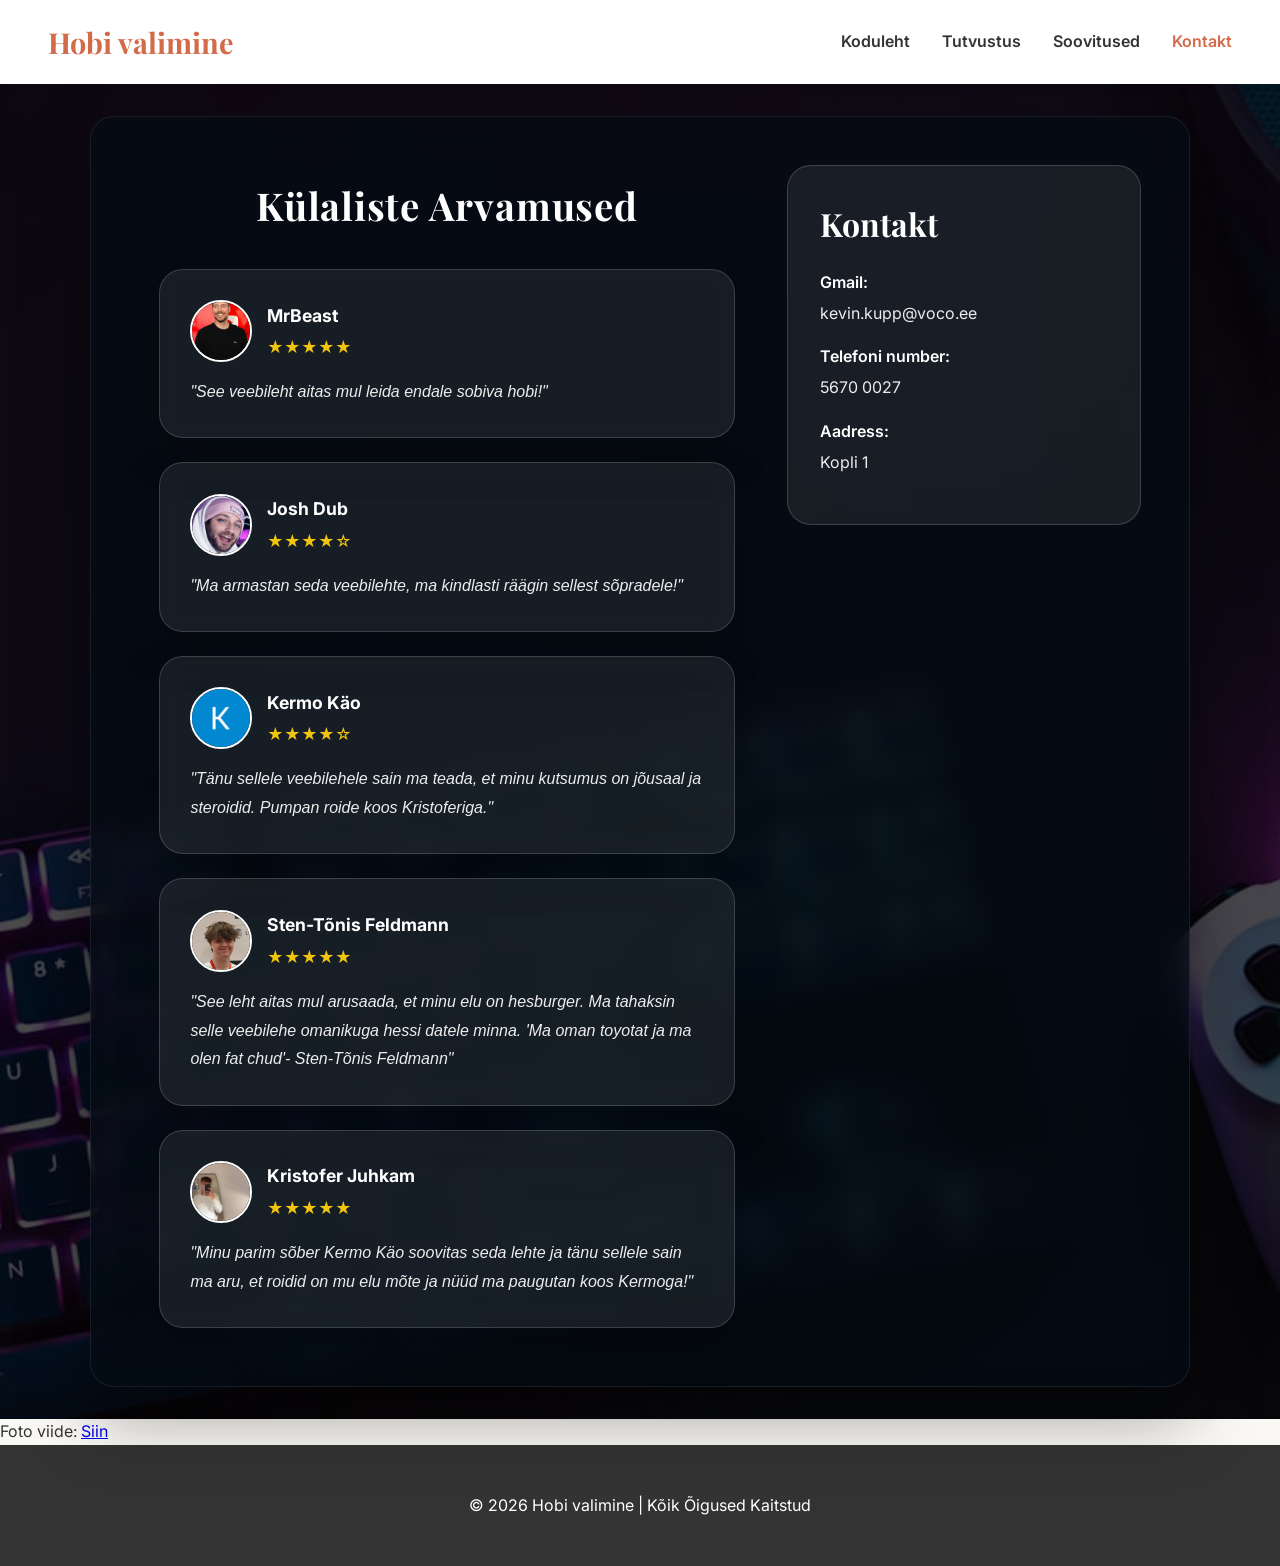
==== commit 56c1f512: "new commit" ====
--- a/kontakt.html
+++ b/kontakt.html
@@ -20,6 +20,7 @@
         <div class="kontakt-konteiner">
             <section id="testimonials">
                 <div class="container">
+                    <!-- Testimonials -->
                     <h2>Külaliste Arvamused</h2>
                     <div class="testimonials-grid">
                         <article class="testimonial-card">
@@ -60,7 +61,7 @@
                                     <div class="stars">★★★★★</div>
                                 </div>
                             </div>
-                            <p class="testimonial-text">"See on üks parimaid veebilehti hobivaliku jaoks — kõik on selgelt ja ilusti esitatud."</p>
+                            <p class="testimonial-text">"See leht aitas mul arusaada, et minu elu on hesburger. Ma tahaksin selle veebilehe omanikuga hessi datele minna. 'Ma oman toyotat ja ma olen fat chud'- Sten-Tõnis Feldmann"</p>
                         </article>
                         <article class="testimonial-card">
                             <div class="testimonial-header">
@@ -70,7 +71,7 @@
                                     <div class="stars">★★★★★</div>
                                 </div>
                             </div>
-                            <p class="testimonial-text">"Avastasin tänu sellele saidile endale uue lemmiktegevuse ja soovitan seda kõigile!"</p>
+                            <p class="testimonial-text">"Minu parim sõber Kermo Käo soovitas seda lehte ja tänu sellele sain ma aru, et roidid on mu elu mõte ja nüüd ma paugutan koos Kermoga!"</p>
                         </article>
                     </div>
                 </div>
@@ -88,5 +89,11 @@
             Foto viide: <a href="https://kpmg.com/jp/ja/industries/sports/e-sports-advisory.html" target="_blank">Siin</a>
         </figcaption>
     </figure>
+<!-- Footer -->
+    <footer>
+        <div class="footer-content">
+            <p>&copy; 2026 Hobi valimine | Kõik Õigused Kaitstud</p>
+        </div>
+    </footer>
 </body>
 </html>
--- a/style.css
+++ b/style.css
@@ -37,6 +37,7 @@
     animation: anime 0.5s ease forwards;
 }
 
+/* Navbari animatsioon */
 @keyframes anime {
     from {
         opacity: 0;
@@ -72,6 +73,7 @@
     color: var(--primary);
 }
 
+/* nupp */
 .btn {
     display: inline-block;
     background: var(--primary);
@@ -97,18 +99,6 @@
     margin-top: 1rem;
 }
 
-/* Lisasin siia igaks juhuks kontaktivormi väljade stiilid, kui sul neid vaja läheb */
-input, textarea {
-    width: 100%;
-    padding: 12px;
-    margin-bottom: 15px;
-    border: 1px solid rgba(255, 255, 255, 0.3);
-    border-radius: 8px;
-    background: rgba(255, 255, 255, 0.1);
-    color: white;
-    font-family: inherit;
-}
-
 .section-title {
     text-align: center;
     font-size: 2.5rem;
@@ -116,6 +106,7 @@
     color: var(--text-dark);
 }
 
+/* tausta pilt */
 .hero {
     position: relative;
     height: calc(100vh - 75px);
@@ -154,6 +145,7 @@
     margin-bottom: 2rem;
 }
 
+/* Tutvustus sektsioon */
 .tutvustus-sektsioon {
     display: flex;
     align-items: center;
@@ -161,6 +153,7 @@
     flex-wrap: wrap;
 }
 
+/* Korvpalli ja jõusaali pildid*/
 .piltide-veerg {
     flex: 1;
     min-width: 300px;
@@ -203,6 +196,7 @@
     margin-bottom: 1.5rem;
 }
 
+/* Soovitused */
 .soovitused-bg {
     position: relative;
     background-image: url('pildid/Gym.jpg');
@@ -233,6 +227,7 @@
 
 /* --- HOBI KAARDID JA LINGID --- */
 
+/* Hobi lingid*/
 .hobi-kaart-link {
     text-decoration: none !important;
     color: inherit !important;
@@ -265,7 +260,7 @@
 }
 
 .hobi-kaart-link:hover .hobi-kaart {
-    outline: 2px solid var(--primary);
+    outline: 4px solid var(--primary);
 }
 
 .ikoon {
